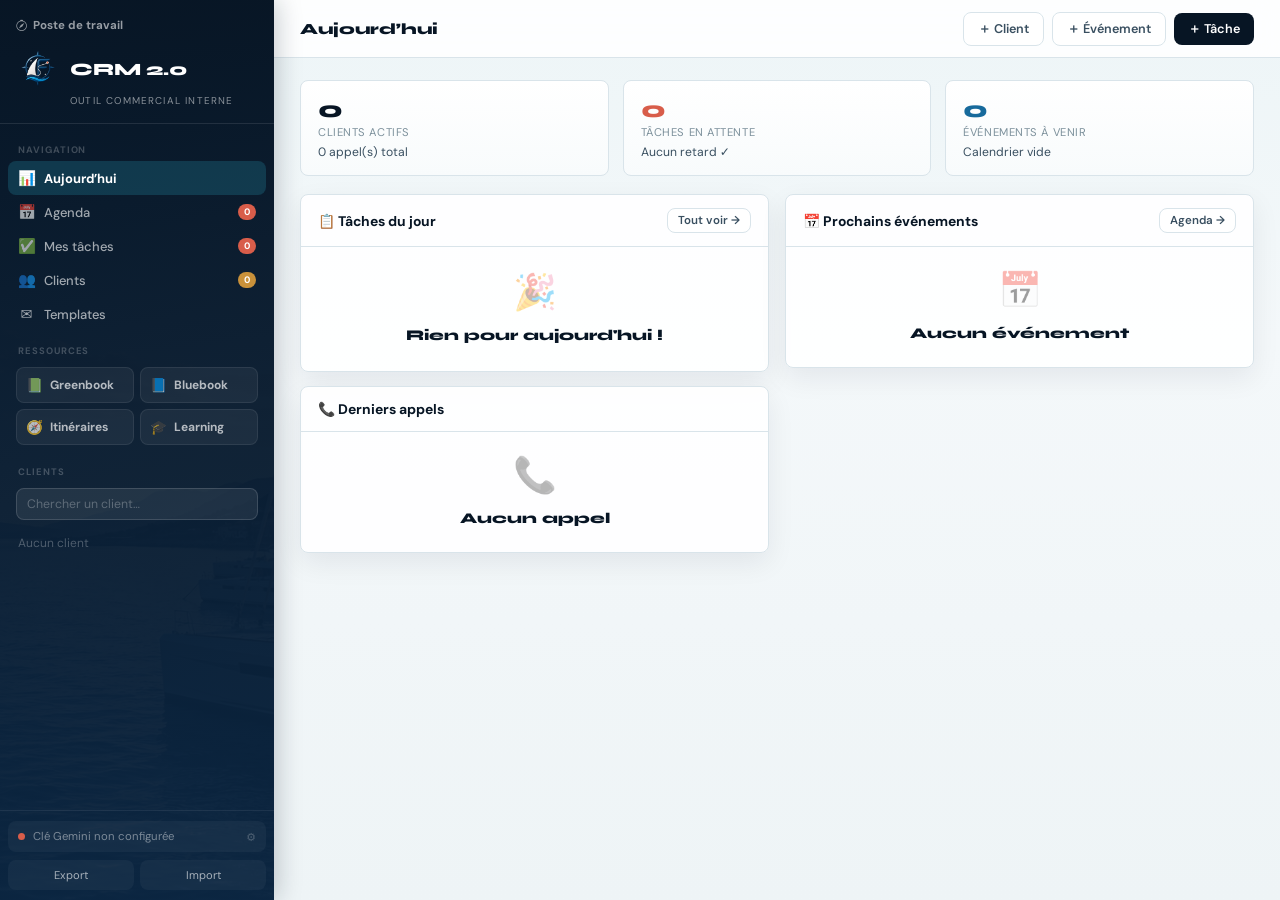
==== files/index.html @ d7c69aee "Update Filovent CRM and resource pages" ====
<!DOCTYPE html>
<html lang="fr">
<head>
<meta charset="UTF-8">
<meta name="viewport" content="width=device-width, initial-scale=1.0">
<title>Filovent — CRM 2.0</title>
<link rel="icon" href="assets/filovent-mark.png">
<meta http-equiv="refresh" content="0; url=agenda.html">
<style>
html,body{height:100%;margin:0;font-family:system-ui,-apple-system,BlinkMacSystemFont,"Segoe UI",sans-serif;background:#f4f8fa;color:#102033}
body{display:grid;place-items:center}
a{color:#176a9c;font-weight:700}
.box{text-align:center;padding:24px}
img{width:56px;height:56px;object-fit:contain;margin-bottom:10px}
</style>
</head>
<body>
<main class="box">
  <img src="assets/filovent-mark.png" alt="">
  <p>Ouverture du CRM 2.0...</p>
  <p><a href="agenda.html">Ouvrir le CRM</a></p>
</main>
<script>window.location.replace('agenda.html');</script>
</body>
</html>
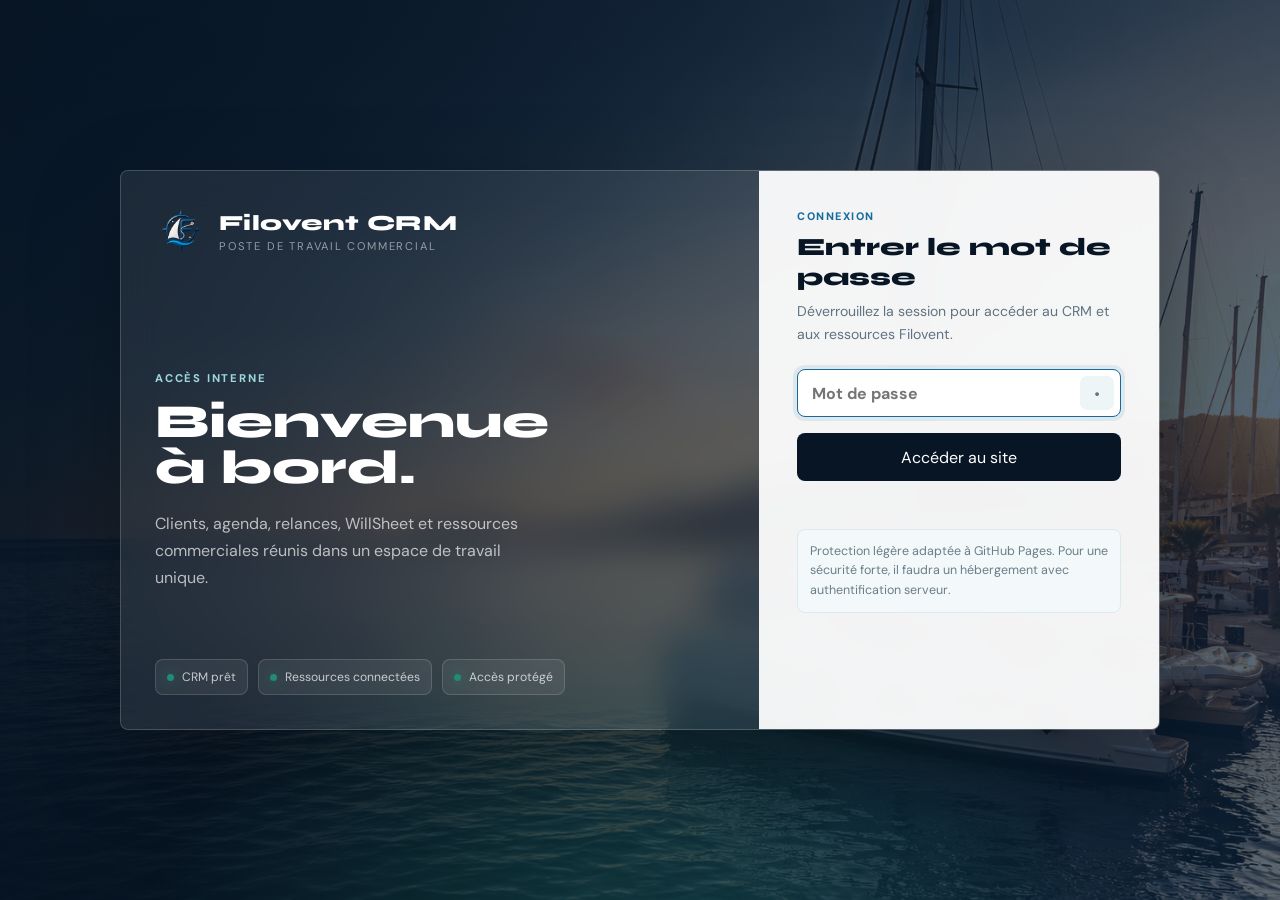
==== commit c52ac5b9: "Add password landing page" ====
--- a/files/index.html
+++ b/files/index.html
@@ -3,23 +3,112 @@
 <head>
 <meta charset="UTF-8">
 <meta name="viewport" content="width=device-width, initial-scale=1.0">
-<title>Filovent — CRM 2.0</title>
+<title>Filovent — Accès CRM</title>
 <link rel="icon" href="assets/filovent-mark.png">
-<meta http-equiv="refresh" content="0; url=agenda.html">
+<link rel="preconnect" href="https://fonts.googleapis.com">
+<link href="https://fonts.googleapis.com/css2?family=Syne:wght@700;800&family=DM+Sans:wght@400;500;700&display=swap" rel="stylesheet">
 <style>
-html,body{height:100%;margin:0;font-family:system-ui,-apple-system,BlinkMacSystemFont,"Segoe UI",sans-serif;background:#f4f8fa;color:#102033}
-body{display:grid;place-items:center}
-a{color:#176a9c;font-weight:700}
-.box{text-align:center;padding:24px}
-img{width:56px;height:56px;object-fit:contain;margin-bottom:10px}
+*,*::before,*::after{box-sizing:border-box;margin:0;padding:0}
+:root{--nav:#071524;--nav2:#0b2642;--accent:#176a9c;--green:#238a73;--gold:#c9913a;--red:#d85d4a;--line:rgba(255,255,255,.18)}
+html,body{min-height:100%;font-family:'DM Sans',system-ui,sans-serif;color:#fff;background:#071524}
+body{display:grid;place-items:center;overflow:hidden}
+.shell{position:relative;width:100%;min-height:100vh;display:grid;place-items:center;padding:28px;isolation:isolate}
+.shell::before{content:"";position:absolute;inset:0;background:linear-gradient(110deg,rgba(7,21,36,.94),rgba(7,21,36,.72) 48%,rgba(11,38,66,.68)),url("assets/filovent-hero-marina.png") center/cover;z-index:-2}
+.shell::after{content:"";position:absolute;inset:0;background:radial-gradient(circle at 50% 115%,rgba(35,138,115,.32),transparent 42%);z-index:-1}
+.login{width:min(1040px,100%);display:grid;grid-template-columns:minmax(0,1fr) 400px;min-height:560px;border:1px solid var(--line);background:rgba(255,255,255,.08);backdrop-filter:blur(18px);box-shadow:0 30px 90px rgba(0,0,0,.28);border-radius:8px;overflow:hidden}
+.panel{padding:34px;display:flex;flex-direction:column}
+.brand{display:flex;align-items:center;gap:12px;margin-bottom:auto}
+.brand img{width:52px;height:52px;object-fit:contain}
+.brand-name{font-family:'Syne',sans-serif;font-size:1.35rem;font-weight:800;letter-spacing:.02em}
+.brand-sub{font-size:.7rem;text-transform:uppercase;letter-spacing:.16em;color:rgba(255,255,255,.52);margin-top:3px}
+.hero-copy{max-width:440px;margin:70px 0 24px}
+.eyebrow{font-size:.7rem;font-weight:800;letter-spacing:.16em;text-transform:uppercase;color:#9bd7dd;margin-bottom:14px}
+h1{font-family:'Syne',sans-serif;font-size:clamp(2.35rem,3.7vw,3.45rem);line-height:.98;font-weight:800;letter-spacing:0;max-width:100%;overflow-wrap:normal}
+.lead{font-size:1rem;line-height:1.7;color:rgba(255,255,255,.68);margin-top:18px;max-width:390px}
+.status-row{display:flex;gap:10px;flex-wrap:wrap;margin-top:auto}
+.status{display:flex;align-items:center;gap:8px;border:1px solid rgba(255,255,255,.15);background:rgba(255,255,255,.07);border-radius:8px;padding:9px 11px;font-size:.76rem;color:rgba(255,255,255,.72)}
+.dot{width:7px;height:7px;border-radius:50%;background:var(--green);box-shadow:0 0 14px rgba(35,138,115,.8)}
+.form-panel{background:rgba(255,255,255,.94);color:#102033;padding:38px;justify-content:center}
+.form-kicker{font-size:.68rem;font-weight:800;letter-spacing:.14em;text-transform:uppercase;color:var(--accent);margin-bottom:9px}
+.form-title{font-family:'Syne',sans-serif;font-size:1.55rem;font-weight:800;color:var(--nav);margin-bottom:8px}
+.form-text{font-size:.88rem;line-height:1.6;color:#607382;margin-bottom:24px}
+.field{position:relative;margin-bottom:12px}
+.field input{width:100%;height:48px;border-radius:8px;border:1px solid #d6e4ea;background:#fff;padding:0 46px 0 14px;font:inherit;font-weight:700;color:var(--nav);outline:none;transition:.16s}
+.field input:focus{border-color:var(--accent);box-shadow:0 0 0 4px rgba(23,106,156,.1)}
+.field button{position:absolute;right:7px;top:7px;width:34px;height:34px;border:none;border-radius:7px;background:#eef5f7;color:#5d7480;cursor:pointer;font-weight:800}
+.unlock{width:100%;height:48px;border:none;border-radius:8px;background:var(--nav);color:#fff;font-weight:800;font:inherit;cursor:pointer;transition:.16s;margin-top:4px}
+.unlock:hover{background:var(--nav2);transform:translateY(-1px)}
+.error{min-height:20px;color:var(--red);font-size:.78rem;font-weight:700;margin-top:10px}
+.hint{margin-top:18px;padding:12px;border-radius:8px;background:#f3f8fa;border:1px solid #dce9ee;color:#6a7e89;font-size:.78rem;line-height:1.55}
+.quick{display:none;margin-top:12px}
+.quick.show{display:block}
+.quick a{display:flex;align-items:center;justify-content:center;height:42px;border-radius:8px;border:1px solid #d6e4ea;text-decoration:none;color:var(--accent);font-weight:800}
+@media(max-width:900px){body{overflow:auto}.shell{padding:14px}.login{grid-template-columns:1fr;min-height:0}.panel{padding:24px}.hero-copy{margin:46px 0 24px}.form-panel{padding:26px}.status-row{display:none}h1{font-size:clamp(2.15rem,10vw,3rem)}}
 </style>
 </head>
 <body>
-<main class="box">
-  <img src="assets/filovent-mark.png" alt="">
-  <p>Ouverture du CRM 2.0...</p>
-  <p><a href="agenda.html">Ouvrir le CRM</a></p>
+<main class="shell">
+  <section class="login">
+    <div class="panel">
+      <div class="brand">
+        <img src="assets/filovent-mark.png" alt="">
+        <div>
+          <div class="brand-name">Filovent CRM</div>
+          <div class="brand-sub">Poste de travail commercial</div>
+        </div>
+      </div>
+      <div class="hero-copy">
+        <div class="eyebrow">Accès interne</div>
+        <h1>Bienvenue à bord.</h1>
+        <p class="lead">Clients, agenda, relances, WillSheet et ressources commerciales réunis dans un espace de travail unique.</p>
+      </div>
+      <div class="status-row">
+        <div class="status"><span class="dot"></span> CRM prêt</div>
+        <div class="status"><span class="dot"></span> Ressources connectées</div>
+        <div class="status"><span class="dot"></span> Accès protégé</div>
+      </div>
+    </div>
+    <form class="form-panel" onsubmit="unlock(event)">
+      <div class="form-kicker">Connexion</div>
+      <div class="form-title">Entrer le mot de passe</div>
+      <p class="form-text">Déverrouillez la session pour accéder au CRM et aux ressources Filovent.</p>
+      <div class="field">
+        <input id="password" type="password" autocomplete="current-password" placeholder="Mot de passe" autofocus>
+        <button type="button" onclick="togglePassword()" aria-label="Afficher le mot de passe">•</button>
+      </div>
+      <button class="unlock" type="submit">Accéder au site</button>
+      <div class="error" id="error"></div>
+      <div class="quick" id="quick"><a href="agenda.html">Ouvrir le CRM</a></div>
+      <div class="hint">Protection légère adaptée à GitHub Pages. Pour une sécurité forte, il faudra un hébergement avec authentification serveur.</div>
+    </form>
+  </section>
 </main>
-<script>window.location.replace('agenda.html');</script>
+<script>
+const SITE_PASSWORD='filovent2026';
+const AUTH_KEY='filovent_site_auth';
+const requested=new URLSearchParams(location.search).get('next')||'';
+const DESTINATION=requested&&!requested.includes('://')&&!requested.startsWith('/')?requested:'agenda.html';
+const quick=document.getElementById('quick');
+quick.querySelector('a').href=DESTINATION;
+if(sessionStorage.getItem(AUTH_KEY)==='ok')quick.classList.add('show');
+function unlock(event){
+  event.preventDefault();
+  const input=document.getElementById('password');
+  const error=document.getElementById('error');
+  if(input.value.trim()===SITE_PASSWORD){
+    sessionStorage.setItem(AUTH_KEY,'ok');
+    error.textContent='';
+    window.location.href=DESTINATION;
+  }else{
+    error.textContent='Mot de passe incorrect.';
+    input.select();
+  }
+}
+function togglePassword(){
+  const input=document.getElementById('password');
+  input.type=input.type==='password'?'text':'password';
+  input.focus();
+}
+</script>
 </body>
 </html>
